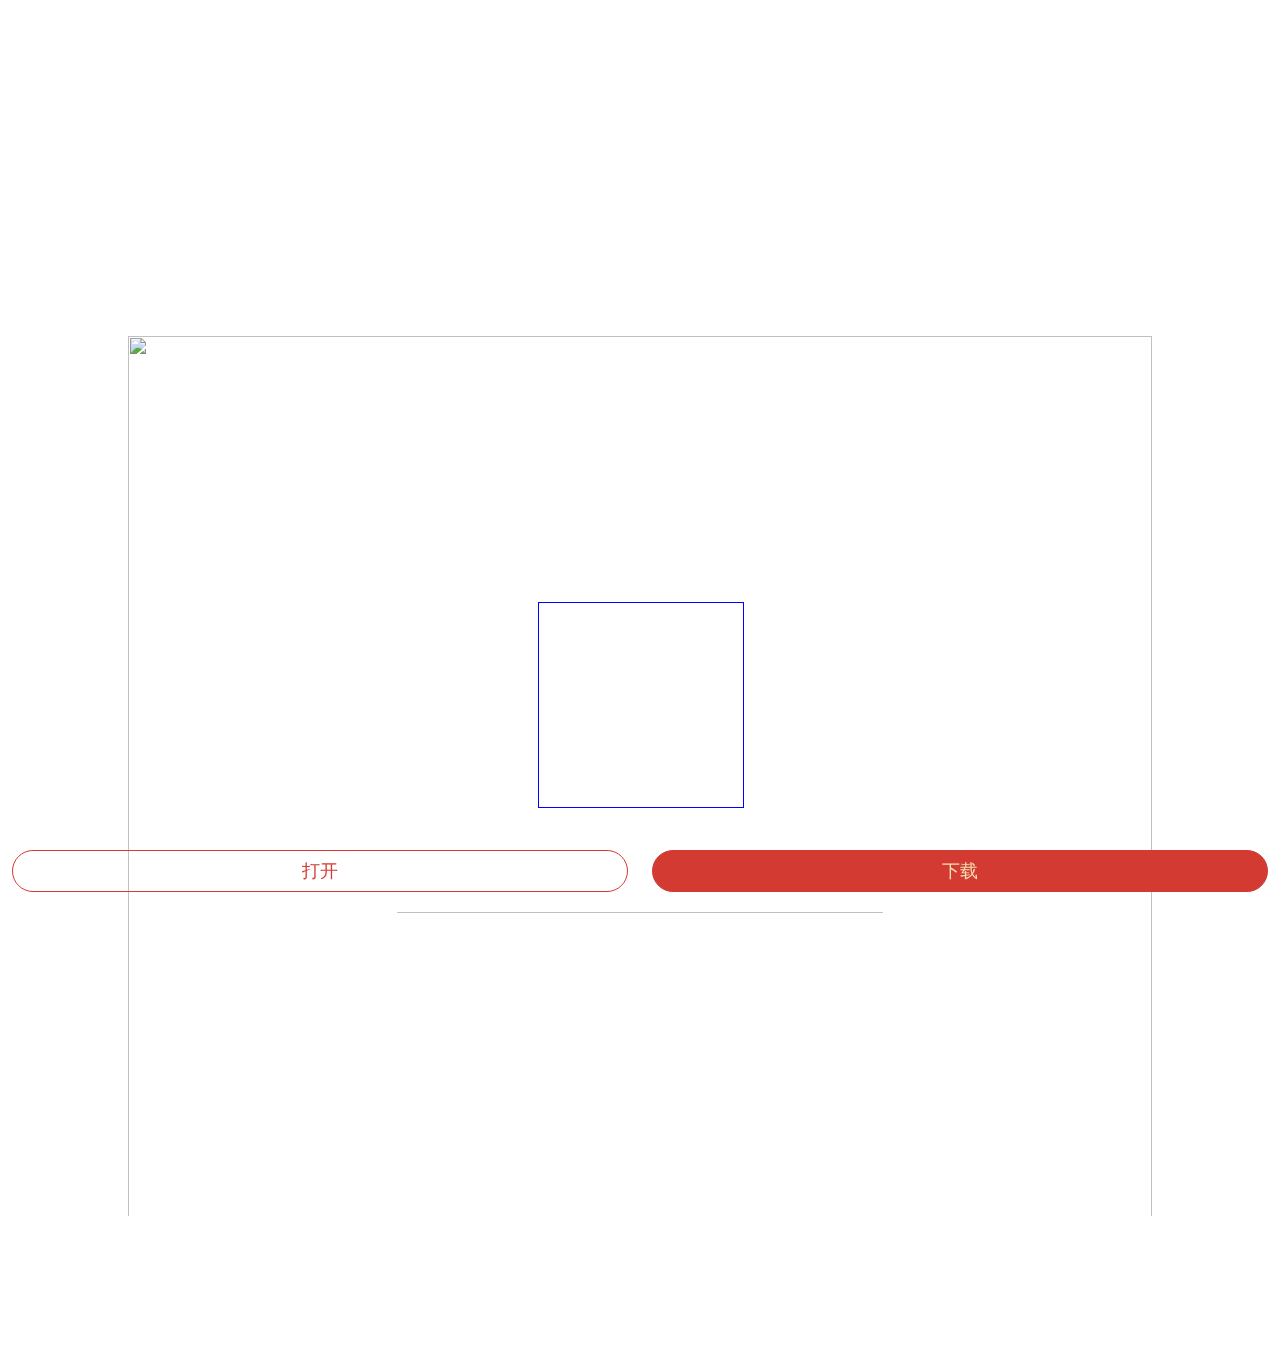
==== song.html @ 51622d30 "添加歌曲播放界面" ====
<!DOCTYPE html>
<html lang="en">

<head>
    <meta charset="UTF-8">
    <meta name="viewport" content="width=device-width, user-scalable=no, initial-scale=1.0, maximum-scale=1.0, minimum-scale=1.0">
    <meta http-equiv="X-UA-Compatible" content="ie=edge">
    <script src="//cdn1.lncld.net/static/js/3.6.0/av-min.js"></script>
    <script src="https://cdnjs.cloudflare.com/ajax/libs/jquery/3.3.1/jquery.min.js"></script>
    <link rel="stylesheet" href="./css/song.css">
    <title>网易云音乐</title>
    <script>
        var pageWidth = window.innerWidth
        document.write('<style>html{font-size:' + pageWidth + 'px;}</style>')
    </script>
</head>

<body>
    <main>
        <div class="top-box">
            <span class="wy-logo"></span>
            <span class="needle"></span>
        </div>
        <div class="song-wrap">
            <div class="disc-box">
                <img class="disc-plus" src="./images/play/disc-plus.png" alt="">
                <img class="play-btn" src="./images/play/play_btn_3x.png" alt="">
                <img class="disc-light" src="./images/play/disc_light-plus.png" alt="">
                <img src="./images/play//disc_default.png" alt="" class="disc_default">
                <img src="http://p1.music.126.net/ISyTI43-oCdTcNr4GfuP9Q==/17934134160919570.jpg?imageView&thumbnail=360y360&quality=75&tostatic=0"
                    alt="" class="song-img">
            </div>
            <div class="song-info"></div>
        </div>
        <audio class="music" src=""></audio>
       
        <div class="s-footer">
            <div class="s-appBox">
                <div class="s-app open">打开</div>
                <div class="s-app download">下载</div>
            </div>

        </div>
        
    </main>

    <script src="./js//av-init.js"></script>
    <script>
        var id = window.location.search.substring(4)
        // console.log(id)
        var query = new AV.Query('Song');
        query.get(id).then(function (todo) {
            // console.log(todo)
            $('audio').attr('src', todo.attributes.url)
            // 成功获得实例
            // todo 就是 id 为 57328ca079bc44005c2472d0 的 Todo 对象实例
        }, function (error) {
            // 异常处理
        });

        $('.disc-box').on("click", () => {
            $(".music")[0].play()
        })
        $(".po").on("click", () => {
            $(".music")[0].pause()
        })

    </script>
    
</body>

</html>
---- css/song.css ----
body{
    /* background: black */
    background: url(http://p1.music.126.net/ISyTI43-oCdTcNr4GfuP9Q==/17934134160919570.jpg?imageView&thumbnail=360y360&quality=75&tostatic=0);
    margin: 0;
    padding: 0;
    background-repeat: no-repeat;
    background-size: 200% 200%
}
.top-box{
    position: relative;
    height: 0.15rem
}
.wy-logo{
    background-image: url(//s3.music.126.net/m/s/img/logo_3x.png?d79ce509c143e0f745d972d8804b242a);
    background-size: 100px auto;
    display: block;
    width: 0.35rem;
    height: 0.1rem;
    background-repeat: no-repeat;
    position: absolute;
    top: 20px;
    left: 12px;

}
.needle{
    display: block;
    background-image: url(../images/play/needle-plus.png);
    width: 0.2rem;
    height: 0.4rem;
    background-repeat: no-repeat;
    background-size: contain;
    position: absolute;
    top:0;
    left:50%;
    z-index:1;
    margin-left: -0.1rem
}

.song-wrap{

}
.disc-box{
    position: relative;
    width: 0.8rem;
    height: 0.8rem;
    margin: auto auto;
    
    
    animation-duration: 3s;
    animation-name: spin;
    animation-iteration-count: infinite ;
    animation-timing-function: linear ;
    /* animation-play-state:  running;  */
}
.disc-box.active{
    animation-play-state: paused;
}

@keyframes spin {
    from {
      transform: rotate(0deg);
    }
  
    to {
      transform: rotate(360deg);
    }
  }

.disc-light{
    position: absolute;
    width: 0.8rem;
    height: 0.8rem;
}
.play-btn{
    position: absolute;
    width: 0.16rem;
    height: 0.16rem;
    top: 50%;
    left: 50%;
    margin-top:-0.08rem;
    margin-left:-0.08rem;
    border: 1px solid blue;
    z-index: 1;
}
.disc-plus{
    position: absolute;
    width: 0.8rem;
    height: 0.8rem;
}
.disc_default{
    width: 0.5rem;
    height: 0.5rem;
    border-radius: 50%;
    position: absolute;
    top: 50%;
    left: 50%;
    margin-top: -0.25rem;
    margin-left: -0.25rem;
    overflow: hidden;
}
.song-img{
    width: 0.5rem;
    height: 0.5rem;
    border-radius: 50%;
    position: absolute;
    top: 50%;
    left: 50%;
    margin-top: -0.25rem;
    margin-left: -0.25rem;
    overflow: hidden;
}
.song-wrap>.song-info{
    /* border: 1px solid red; */
    width: 314px;
    height: 125px;
    margin: 25px auto 0;
}
.s-footer{
    width: 100%;
    height: 40px;
    position: fixed;
    bottom: 10px; 
}
.s-footer>.s-appBox{
    display: flex;
    justify-content: space-around;
    height: 100%
}
.s-footer>.s-appBox>.s-app{
    height: 100%;
    width: 48%;
    border:1px solid #d33a31;
    border-radius: 30px ;
    font-size: 18px;
    line-height: 40px;
    text-align: center
}
.s-footer .open{
    color: #d33a31;
}
.s-footer .download{
    background: #D33A31;
    color: wheat
}
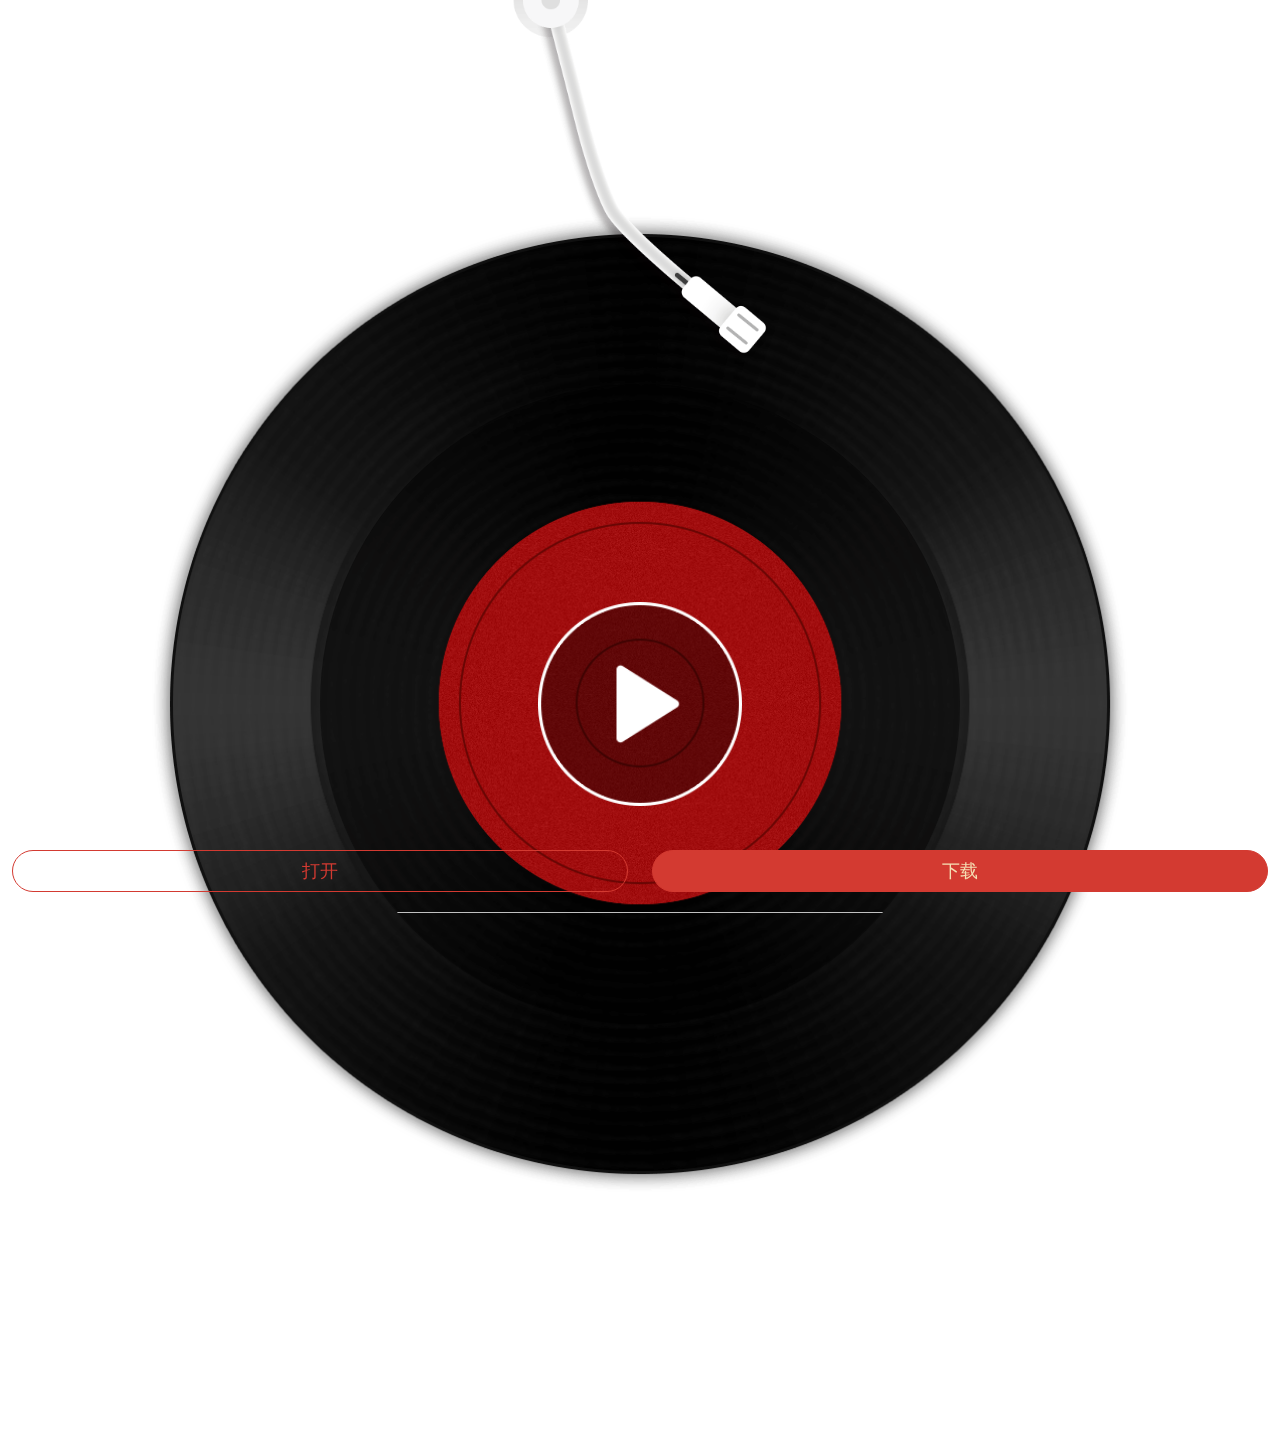
==== commit 294cef17: "完成页面切换与歌曲搜索" ====
--- a/song.html
+++ b/song.html
@@ -16,7 +16,7 @@
 </head>
 
 <body>
-    <main>
+    <main class="play-music">
         <div class="top-box">
             <span class="wy-logo"></span>
             <span class="needle"></span>
@@ -32,41 +32,21 @@
             </div>
             <div class="song-info"></div>
         </div>
-        <audio class="music" src=""></audio>
-       
+        <i class="page-down"></i>
         <div class="s-footer">
             <div class="s-appBox">
                 <div class="s-app open">打开</div>
                 <div class="s-app download">下载</div>
             </div>
-
         </div>
-        
+        <audio class="music"></audio>
     </main>
-
     <script src="./js//av-init.js"></script>
+    <script src="./js/index//song.js"></script>
     <script>
-        var id = window.location.search.substring(4)
-        // console.log(id)
-        var query = new AV.Query('Song');
-        query.get(id).then(function (todo) {
-            // console.log(todo)
-            $('audio').attr('src', todo.attributes.url)
-            // 成功获得实例
-            // todo 就是 id 为 57328ca079bc44005c2472d0 的 Todo 对象实例
-        }, function (error) {
-            // 异常处理
-        });
-
-        $('.disc-box').on("click", () => {
-            $(".music")[0].play()
-        })
-        $(".po").on("click", () => {
-            $(".music")[0].pause()
-        })
 
     </script>
-    
+
 </body>
 
 </html>--- a/css/song.css
+++ b/css/song.css
@@ -1,5 +1,4 @@
-
-body{
+body {
     /* background: black */
     background: url(http://p1.music.126.net/ISyTI43-oCdTcNr4GfuP9Q==/17934134160919570.jpg?imageView&thumbnail=360y360&quality=75&tostatic=0);
     margin: 0;
@@ -7,11 +6,13 @@
     background-repeat: no-repeat;
     background-size: 200% 200%
 }
-.top-box{
+
+.top-box {
     position: relative;
     height: 0.15rem
 }
-.wy-logo{
+
+.wy-logo {
     background-image: url(//s3.music.126.net/m/s/img/logo_3x.png?d79ce509c143e0f745d972d8804b242a);
     background-size: 100px auto;
     display: block;
@@ -21,9 +22,9 @@
     position: absolute;
     top: 20px;
     left: 12px;
+}
 
-}
-.needle{
+.needle {
     display: block;
     background-image: url(../images/play/needle-plus.png);
     width: 0.2rem;
@@ -31,64 +32,70 @@
     background-repeat: no-repeat;
     background-size: contain;
     position: absolute;
-    top:0;
-    left:50%;
-    z-index:1;
+    top: 0;
+    left: 50%;
+    z-index: 1;
     margin-left: -0.1rem
 }
 
-.song-wrap{
+.song-wrap {}
 
-}
-.disc-box{
+.disc-box {
     position: relative;
     width: 0.8rem;
     height: 0.8rem;
     margin: auto auto;
-    
-    
-    animation-duration: 3s;
+    animation-duration: 15s;
     animation-name: spin;
-    animation-iteration-count: infinite ;
-    animation-timing-function: linear ;
-    /* animation-play-state:  running;  */
+    animation-iteration-count: infinite;
+    animation-timing-function: linear;
+    animation-play-state: paused;
+    /*   */
 }
-.disc-box.active{
-    animation-play-state: paused;
-}
+
+ .disc-box.active {
+    animation-play-state: running;
+} 
+
 
 @keyframes spin {
     from {
-      transform: rotate(0deg);
+        transform: rotate(0deg);
     }
-  
     to {
-      transform: rotate(360deg);
+        transform: rotate(360deg);
     }
-  }
+}
 
-.disc-light{
+.disc-light {
     position: absolute;
     width: 0.8rem;
     height: 0.8rem;
 }
-.play-btn{
+
+.play-btn {
     position: absolute;
     width: 0.16rem;
     height: 0.16rem;
     top: 50%;
     left: 50%;
-    margin-top:-0.08rem;
-    margin-left:-0.08rem;
-    border: 1px solid blue;
+    margin-top: -0.08rem;
+    margin-left: -0.08rem;
+    /* border: 1px solid blue; */
     z-index: 1;
 }
-.disc-plus{
+
+.play-btn.active {
+    display: none
+}
+
+.disc-plus {
     position: absolute;
     width: 0.8rem;
     height: 0.8rem;
 }
-.disc_default{
+
+.disc_default {
     width: 0.5rem;
     height: 0.5rem;
     border-radius: 50%;
@@ -99,7 +106,8 @@
     margin-left: -0.25rem;
     overflow: hidden;
 }
-.song-img{
+
+.song-img {
     width: 0.5rem;
     height: 0.5rem;
     border-radius: 50%;
@@ -110,36 +118,79 @@
     margin-left: -0.25rem;
     overflow: hidden;
 }
-.song-wrap>.song-info{
+
+.song-wrap>.song-info {
     /* border: 1px solid red; */
-    width: 314px;
-    height: 125px;
+    width: 0.8rem;
+    height: 0.14rem;
     margin: 25px auto 0;
 }
-.s-footer{
+
+.s-footer {
     width: 100%;
     height: 40px;
     position: fixed;
-    bottom: 10px; 
+    bottom: 10px;
 }
-.s-footer>.s-appBox{
+
+.s-footer>.s-appBox {
     display: flex;
     justify-content: space-around;
     height: 100%
 }
-.s-footer>.s-appBox>.s-app{
+
+.s-footer>.s-appBox>.s-app {
     height: 100%;
     width: 48%;
-    border:1px solid #d33a31;
-    border-radius: 30px ;
+    border: 1px solid #d33a31;
+    border-radius: 30px;
     font-size: 18px;
     line-height: 40px;
     text-align: center
 }
-.s-footer .open{
+
+.s-footer .open {
     color: #d33a31;
 }
-.s-footer .download{
+
+.s-footer .download {
     background: #D33A31;
     color: wheat
+}
+
+.page-down {
+    width: 17px;
+    height: 12px;
+    background-image: url(../images/play/page-down.png);
+    background-size: 100%;
+    display: block;
+    margin: 0 auto;
+    animation: up 1.2s steps(1) infinite
+}
+
+@keyframes up {
+    0% {
+        background-position: 0 0px
+    }
+    15% {
+        background-position: 0 -12px
+    }
+    30% {
+        background-position: 0 -24px
+    }
+    45% {
+        background-position: 0 -36px
+    }
+    60% {
+        background-position: 0 -48px
+    }
+    75% {
+        background-position: 0 -60px
+    }
+    90% {
+        background-position: 0 -72px
+    }
+    100% {
+        background-position: 0 -84px
+    }
 }